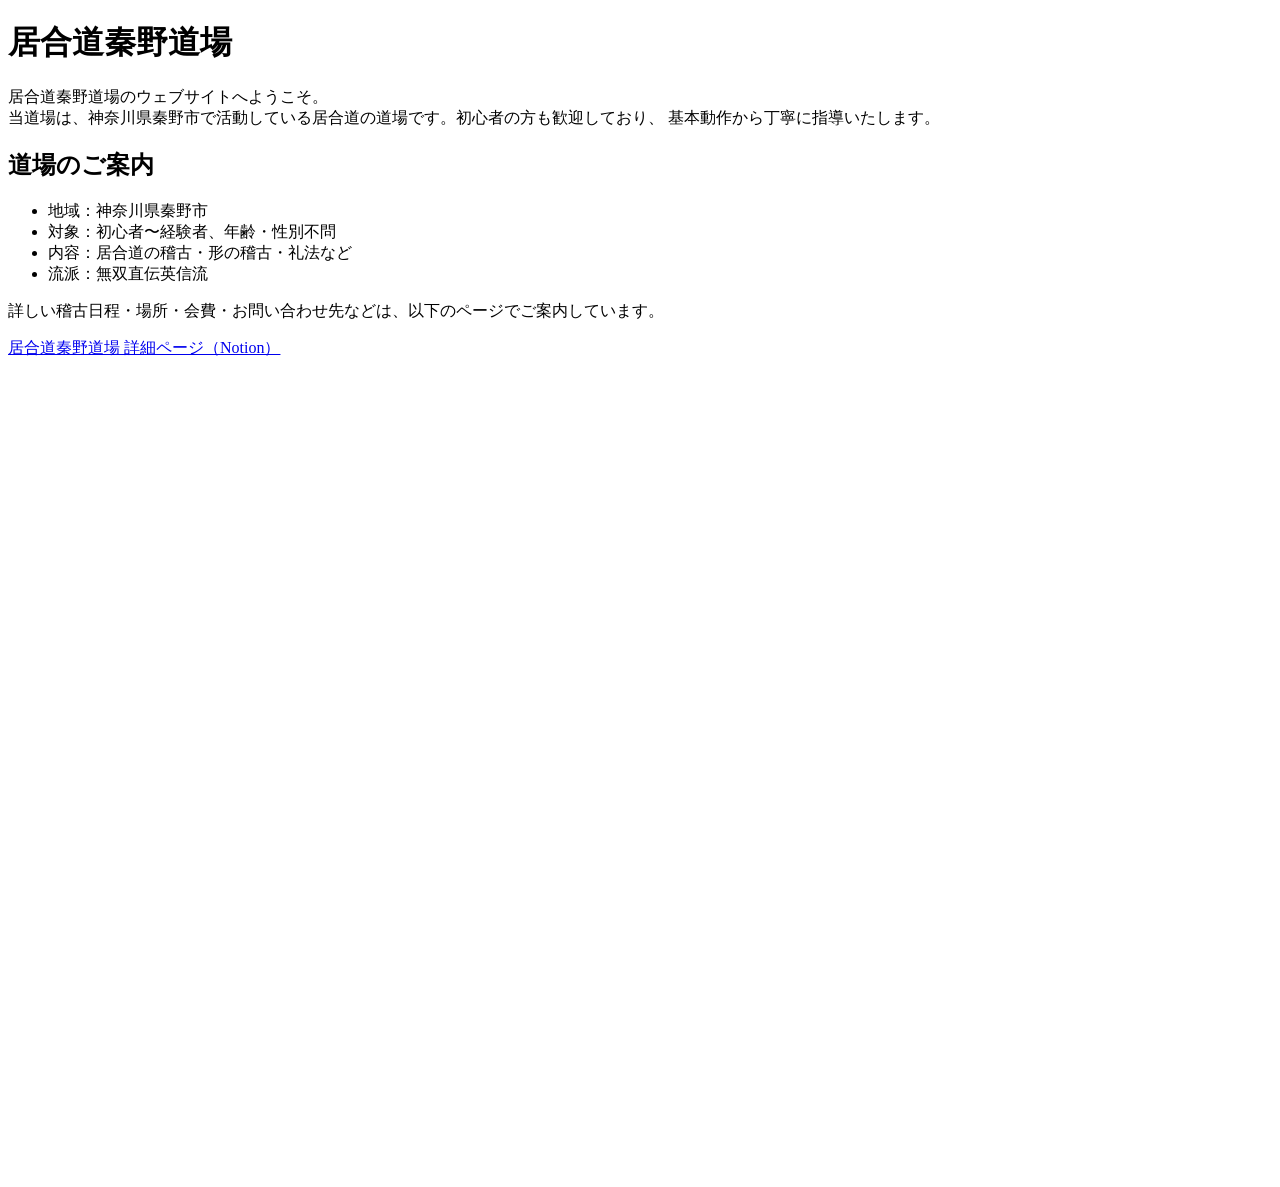
==== index.html @ 165c9522 "Fix iframe src attribute in index.html" ====
<!doctype html>
<html lang="ja">
<head>
  <meta charset="utf-8">
  <title>居合道秦野道場 無双直伝英信流</title>

  <!-- Google Search Console 用 -->
  <meta name="google-site-verification" content="AX5PNG7ONo9ZwIKDyQCz44TguDPBcX-Z47SqCfstVsg" />

  <!-- 検索結果に出る説明文 -->
  <meta name="description" content="居合道秦野道場は、神奈川県秦野市で活動する居合道の道場です。初心者から経験者まで、年齢や性別を問わず参加できます。稽古日程や場所、入会方法などの詳細は本ページからご覧いただけます。">

  <meta name="viewport" content="width=device-width, initial-scale=1">
  <meta property="og:title" content="居合道秦野道場">
</head>
<body>
  <h1>居合道秦野道場</h1>

  <p>
    居合道秦野道場のウェブサイトへようこそ。<br>
    当道場は、神奈川県秦野市で活動している居合道の道場です。初心者の方も歓迎しており、
    基本動作から丁寧に指導いたします。
  </p>

  <h2>道場のご案内</h2>
  <ul>
    <li>地域：神奈川県秦野市</li>
    <li>対象：初心者〜経験者、年齢・性別不問</li>
    <li>内容：居合道の稽古・形の稽古・礼法など</li>
    <li>流派：無双直伝英信流</li>
  </ul>

  <p>
    詳しい稽古日程・場所・会費・お問い合わせ先などは、以下のページでご案内しています。
  </p>

  <p>
    <a href="https://iaido-hadano.notion.site/" target="_blank" rel="noopener">
      居合道秦野道場 詳細ページ（Notion）
    </a>
  </p>

  <!-- Notion ページの埋め込み -->
  <iframe
    src="https://iaido-hadano.notion.site"
    width="100%"
    height="800"
    frameborder="0"
    allowfullscreen>
  </iframe>
</body>
</html>
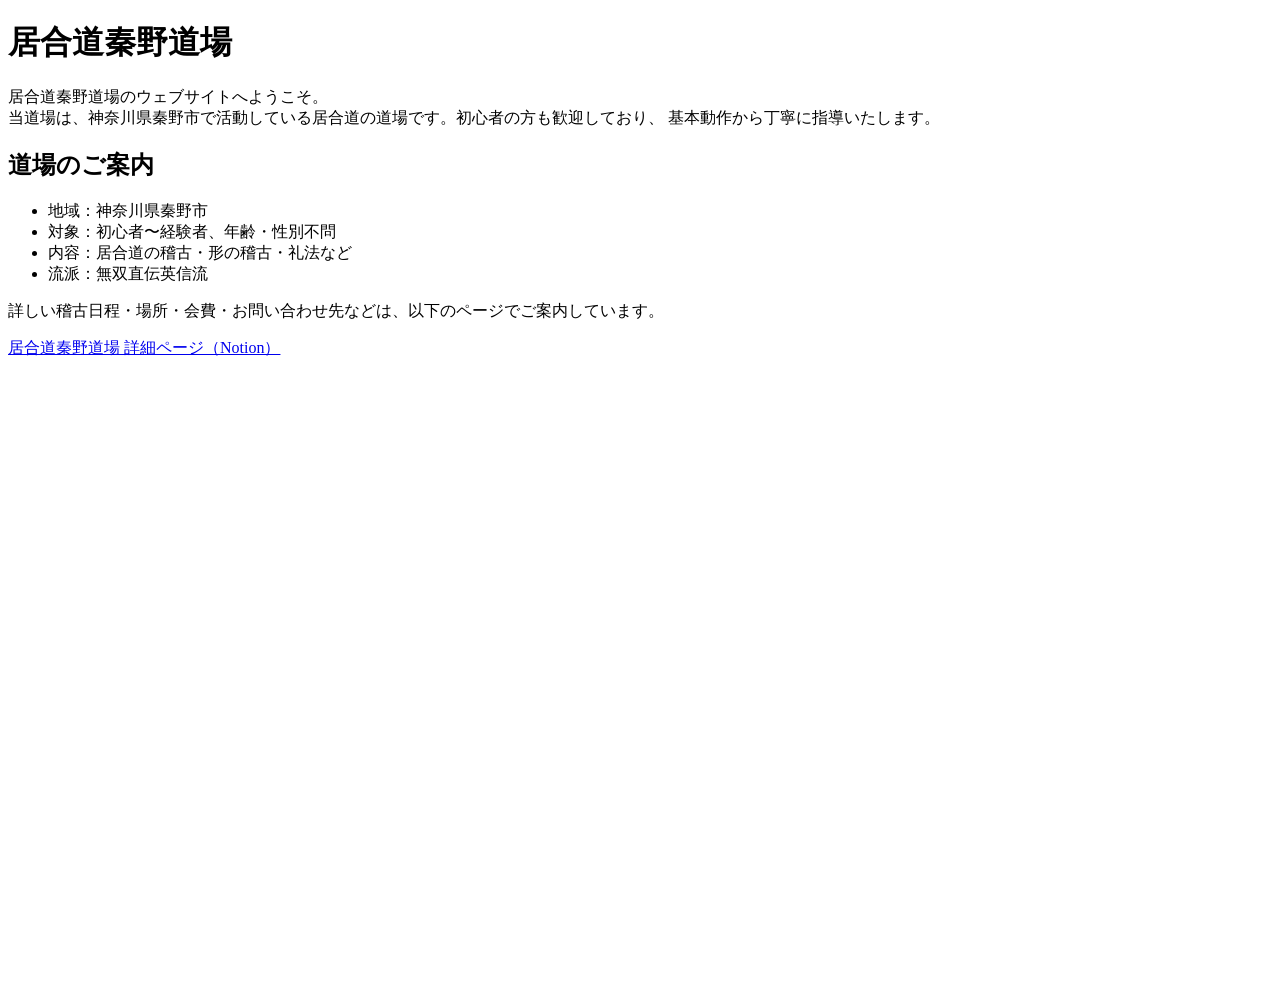
==== commit fd79941a: "Modify Notion iframe source and size Updated iframe source and dimensions for Notion embed." ====
--- a/index.html
+++ b/index.html
@@ -41,12 +41,6 @@
   </p>
 
   <!-- Notion ページの埋め込み -->
-  <iframe
-    src="https://iaido-hadano.notion.site"
-    width="100%"
-    height="800"
-    frameborder="0"
-    allowfullscreen>
-  </iframe>
+ <iframe src="https://iaido-hadano.notion.site/ebd/26de6eb5b11b80f68926f07691fa38f1" width="100%" height="600" frameborder="0" allowfullscreen />
 </body>
 </html>
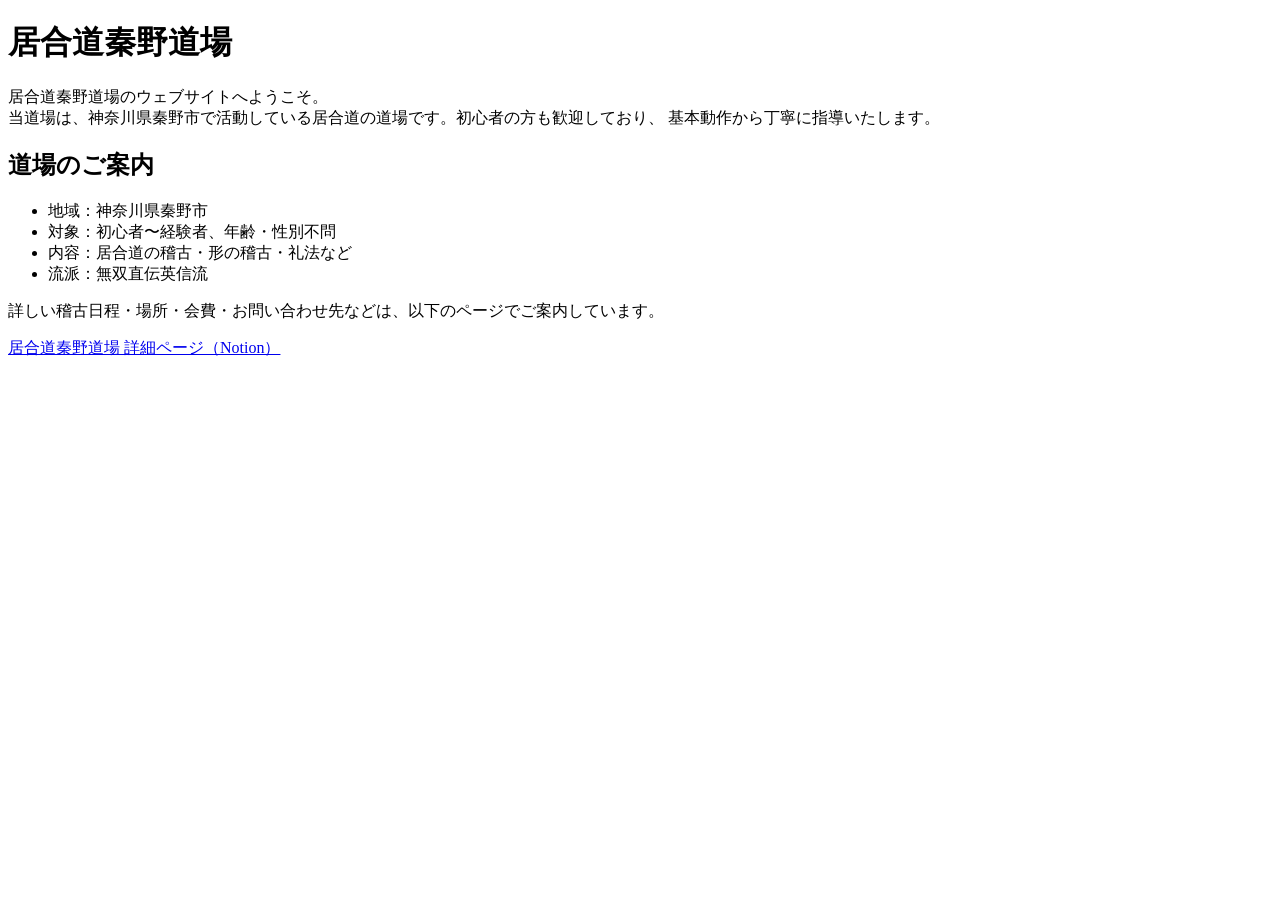
==== commit ab284a95: "Comment out Notion iframe in index.html Comment out the iframe embedding a Notion page." ====
--- a/index.html
+++ b/index.html
@@ -41,6 +41,6 @@
   </p>
 
   <!-- Notion ページの埋め込み -->
- <iframe src="https://iaido-hadano.notion.site/ebd/26de6eb5b11b80f68926f07691fa38f1" width="100%" height="600" frameborder="0" allowfullscreen />
+ <!-- <iframe src="https://iaido-hadano.notion.site/ebd/26de6eb5b11b80f68926f07691fa38f1" width="100%" height="600" frameborder="0" allowfullscreen /> -->
 </body>
 </html>
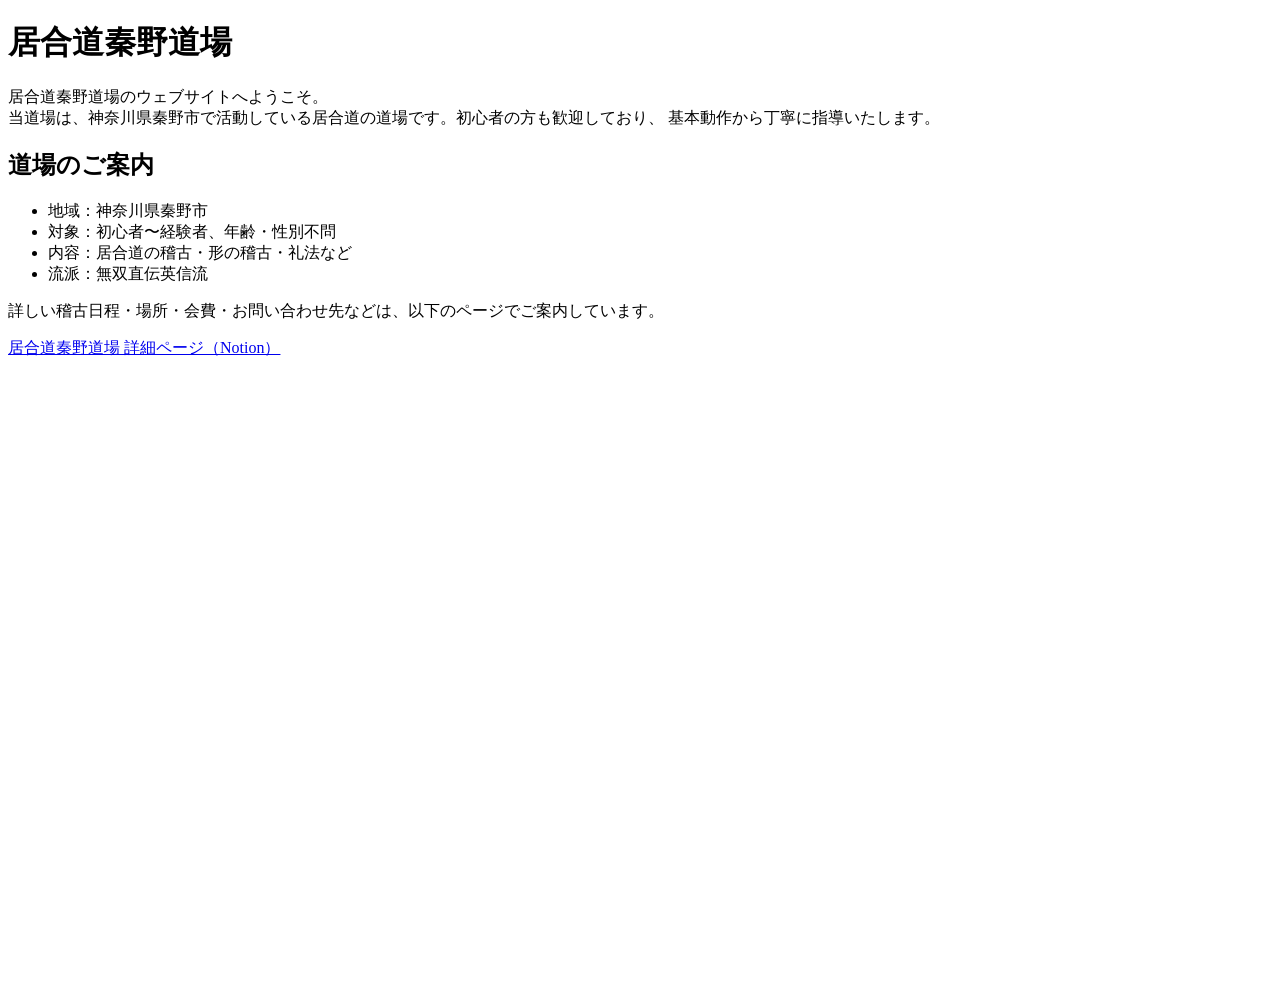
==== commit 12bf5a83: "Uncomment Notion embed iframe in index.html" ====
--- a/index.html
+++ b/index.html
@@ -41,6 +41,6 @@
   </p>
 
   <!-- Notion ページの埋め込み -->
- <!-- <iframe src="https://iaido-hadano.notion.site/ebd/26de6eb5b11b80f68926f07691fa38f1" width="100%" height="600" frameborder="0" allowfullscreen /> -->
+  <iframe src="https://iaido-hadano.notion.site//ebd/26de6eb5b11b80f68926f07691fa38f1" width="100%" height="600" frameborder="0" allowfullscreen /> 
 </body>
 </html>
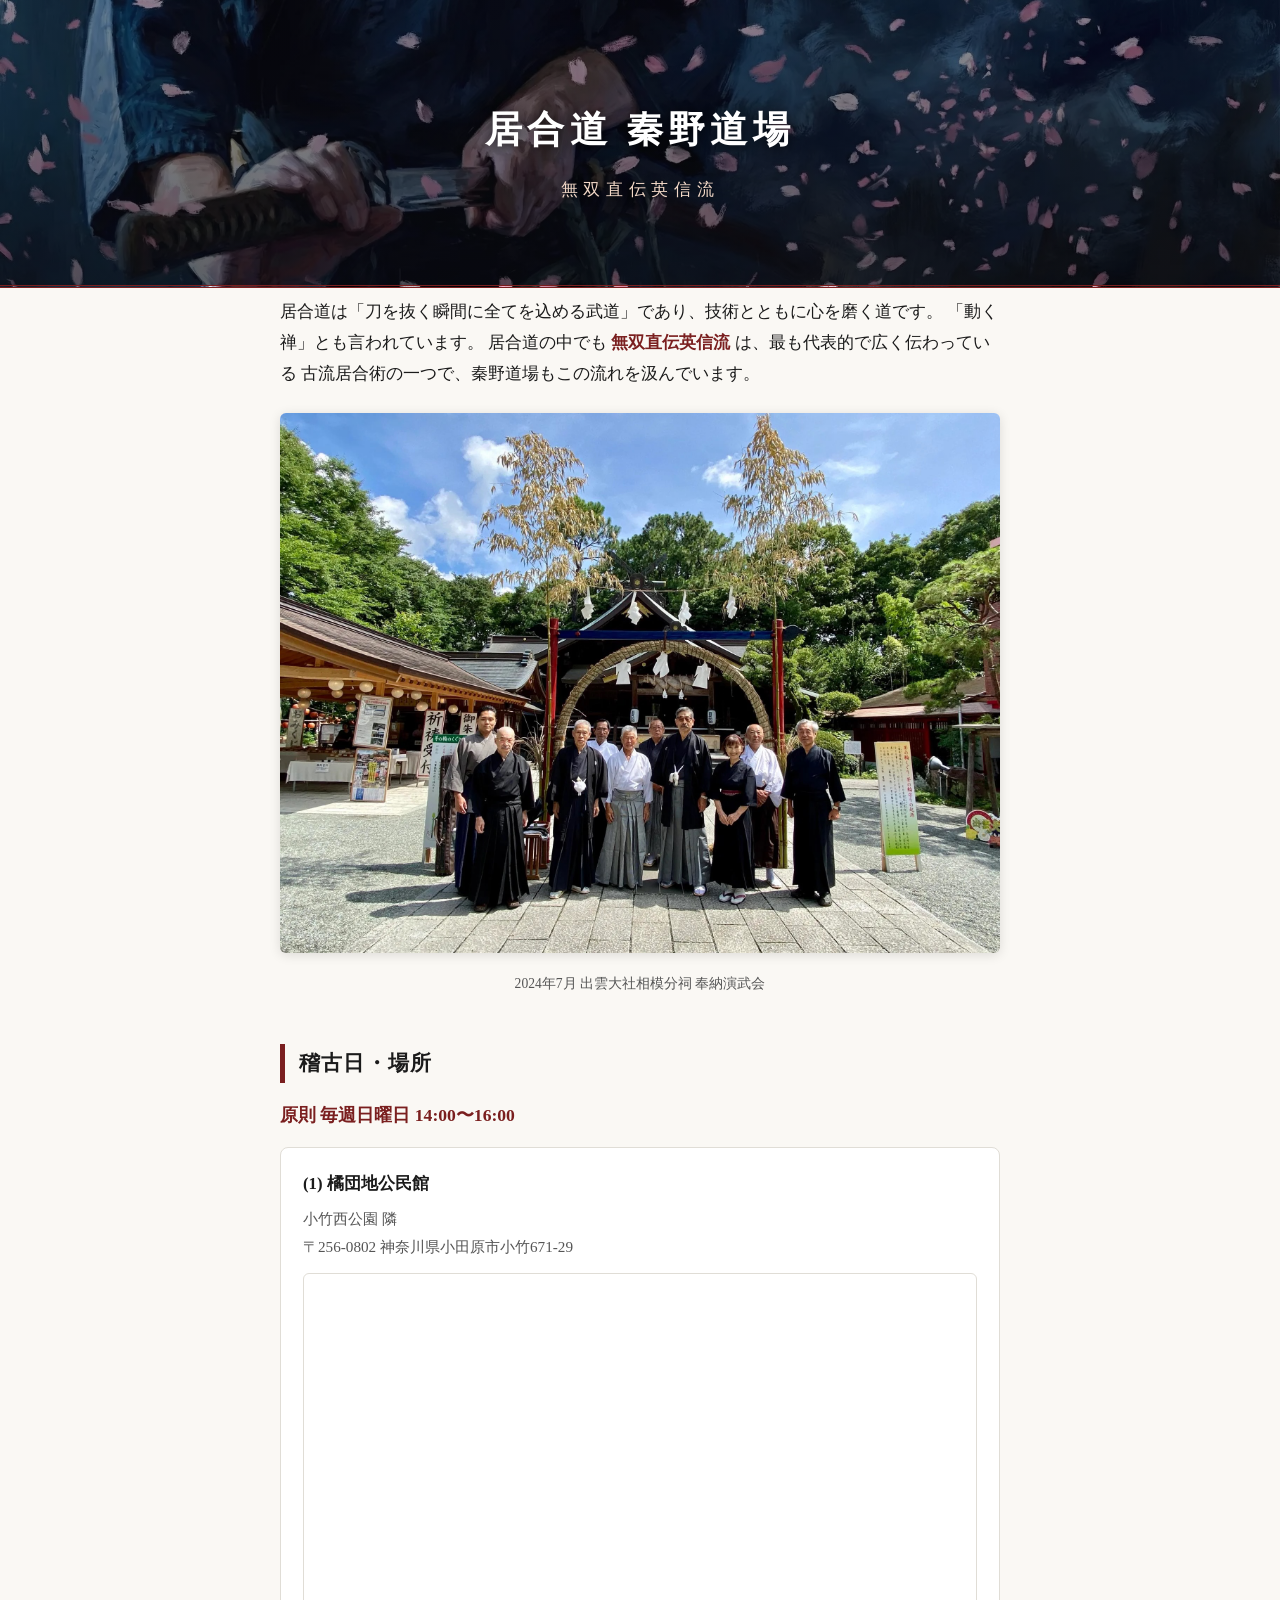
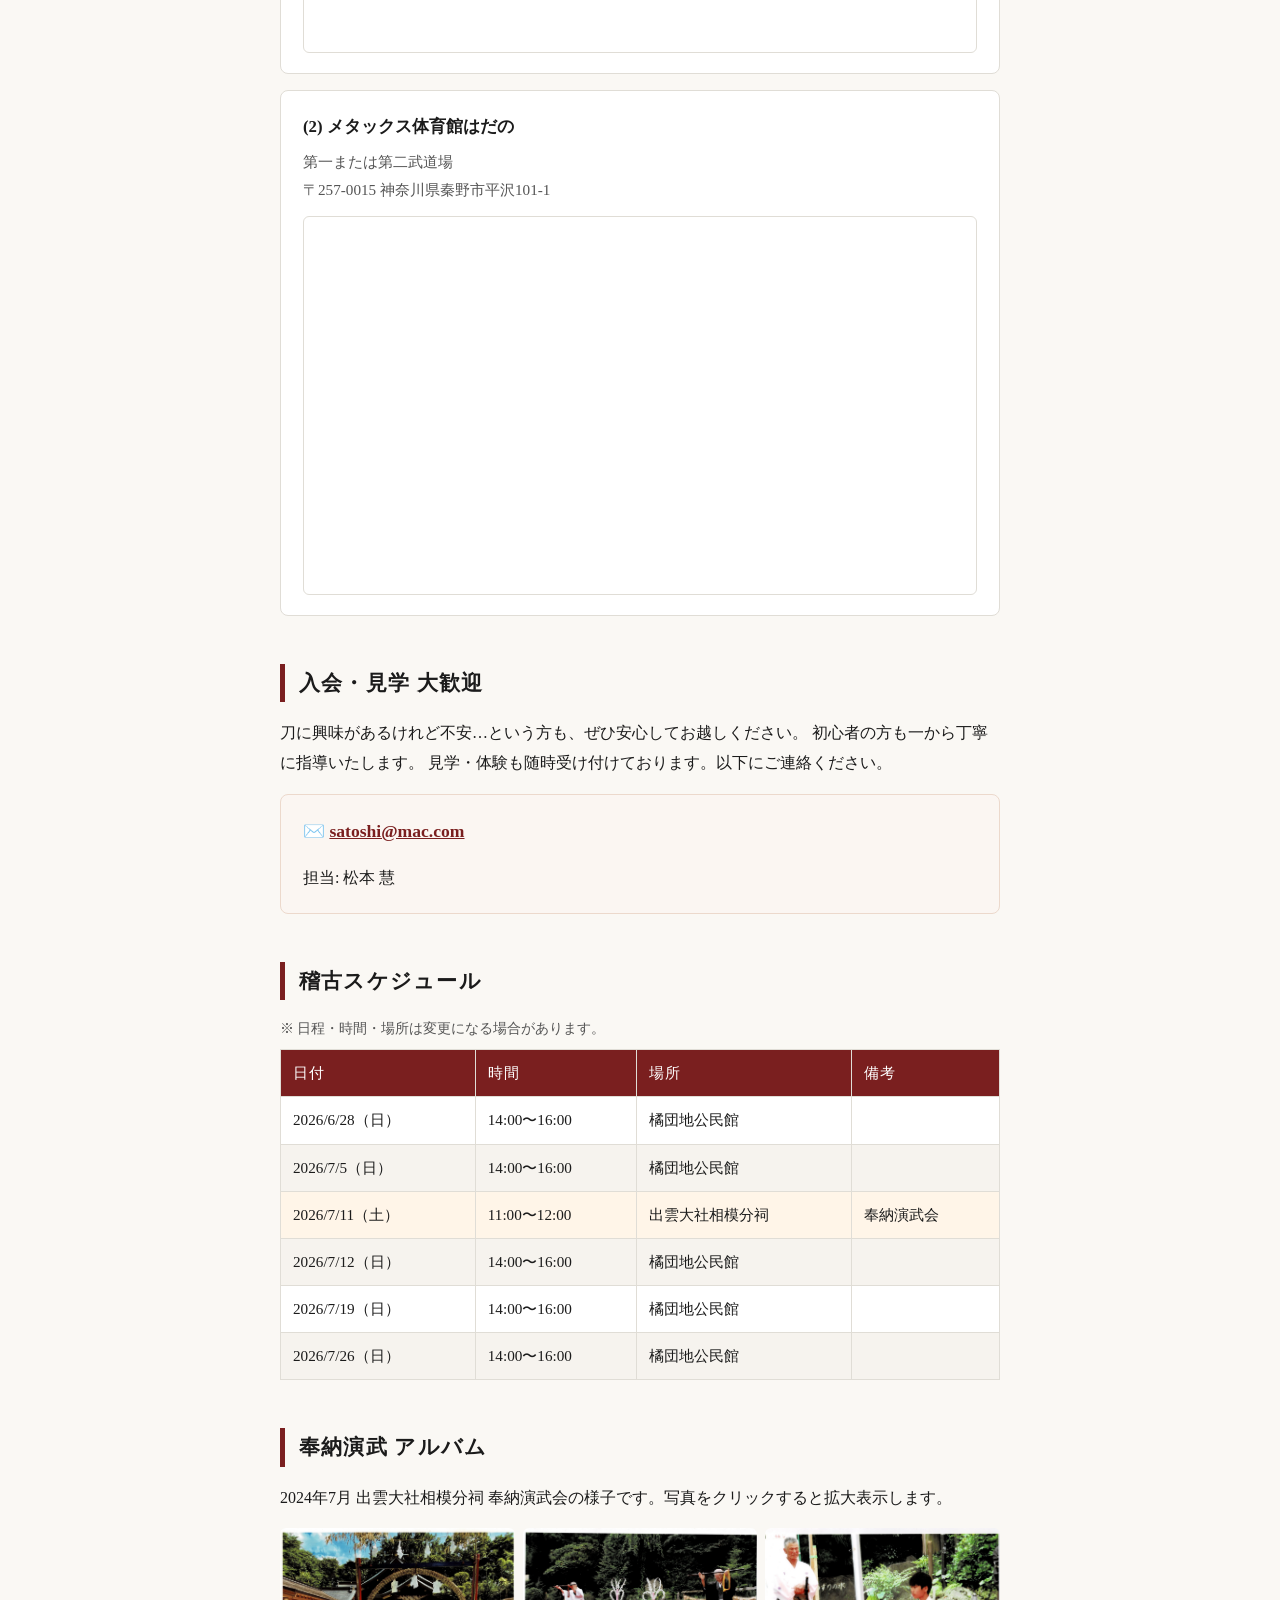
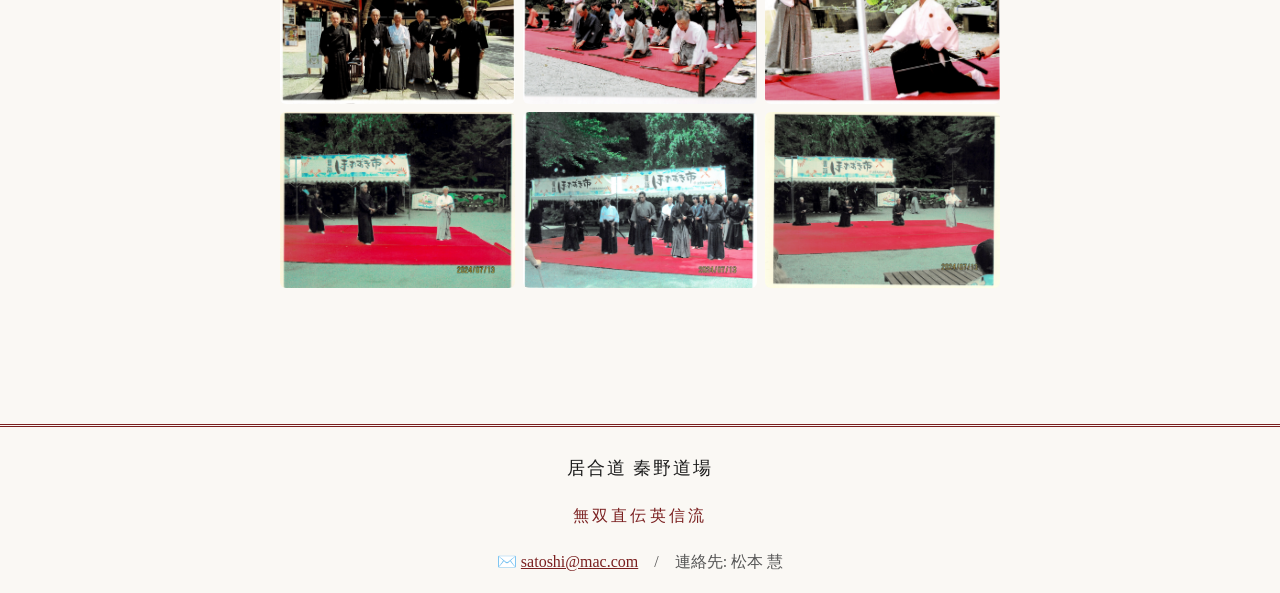
==== commit 29f667d0: "Notion埋め込みを廃止し、道場情報・写真・地図をHTMLに直接記載 - Notion埋め込みiframeを削除し、稽古日程/場所/連絡先/スケジュールを直接記述 - カバー画像のヒーロー、集合写真" ====
--- a/index.html
+++ b/index.html
@@ -2,45 +2,408 @@
 <html lang="ja">
 <head>
   <meta charset="utf-8">
-  <title>居合道秦野道場 無双直伝英信流</title>
+  <title>居合道 秦野道場 無双直伝英信流</title>
 
   <!-- Google Search Console 用 -->
   <meta name="google-site-verification" content="AX5PNG7ONo9ZwIKDyQCz44TguDPBcX-Z47SqCfstVsg" />
 
   <!-- 検索結果に出る説明文 -->
-  <meta name="description" content="居合道秦野道場は、神奈川県秦野市で活動する居合道の道場です。初心者から経験者まで、年齢や性別を問わず参加できます。稽古日程や場所、入会方法などの詳細は本ページからご覧いただけます。">
+  <meta name="description" content="居合道秦野道場は、神奈川県秦野市で活動する無双直伝英信流の居合道道場です。初心者から経験者まで、年齢や性別を問わず参加できます。稽古日程・場所・入会方法などをご案内しています。">
 
   <meta name="viewport" content="width=device-width, initial-scale=1">
-  <meta property="og:title" content="居合道秦野道場">
+  <meta property="og:title" content="居合道 秦野道場">
+  <meta property="og:description" content="神奈川県秦野市で活動する無双直伝英信流の居合道道場。見学・体験を随時受け付けています。">
+  <meta property="og:type" content="website">
+
+  <style>
+    :root {
+      --ink: #1b1b1b;
+      --sub: #555;
+      --accent: #7a1f1f;
+      --line: #e0ddd6;
+      --bg: #faf8f4;
+      --card: #ffffff;
+    }
+    * { box-sizing: border-box; }
+    body {
+      margin: 0;
+      font-family: "Hiragino Mincho ProN", "Yu Mincho", "YuMincho", serif;
+      color: var(--ink);
+      background: var(--bg);
+      line-height: 1.85;
+      -webkit-text-size-adjust: 100%;
+    }
+    .wrap {
+      max-width: 760px;
+      margin: 0 auto;
+      padding: 0 20px 64px;
+    }
+    header.hero {
+      position: relative;
+      text-align: center;
+      color: #fff;
+      padding: 96px 20px 80px;
+      background: #11131a url("images/cover-image.jpg") center 35% / cover no-repeat;
+      border-bottom: 3px double var(--accent);
+      margin-bottom: 8px;
+    }
+    header.hero::before {
+      content: "";
+      position: absolute;
+      inset: 0;
+      background: linear-gradient(rgba(10,12,20,0.45), rgba(10,12,20,0.65));
+    }
+    header.hero > * { position: relative; }
+    header.hero h1 {
+      font-size: 2.3rem;
+      margin: 0 0 10px;
+      letter-spacing: 0.14em;
+      text-shadow: 0 2px 12px rgba(0,0,0,0.6);
+    }
+    header.hero .ryuha {
+      color: #f3d9c8;
+      letter-spacing: 0.34em;
+      font-size: 1.05rem;
+      margin: 0;
+      text-shadow: 0 1px 8px rgba(0,0,0,0.6);
+    }
+    h2 {
+      font-size: 1.3rem;
+      margin: 48px 0 16px;
+      padding-left: 14px;
+      border-left: 5px solid var(--accent);
+      letter-spacing: 0.06em;
+    }
+    p { margin: 0 0 16px; }
+    a { color: var(--accent); }
+    .lead { font-size: 1.05rem; }
+    .lead strong { color: var(--accent); }
+
+    figure {
+      margin: 24px 0;
+      text-align: center;
+    }
+    figure img {
+      max-width: 100%;
+      height: auto;
+      border-radius: 6px;
+      box-shadow: 0 2px 12px rgba(0,0,0,0.12);
+    }
+    figcaption {
+      font-size: 0.85rem;
+      color: var(--sub);
+      margin-top: 8px;
+    }
+
+    .card {
+      background: var(--card);
+      border: 1px solid var(--line);
+      border-radius: 8px;
+      padding: 20px 22px;
+      margin: 16px 0;
+    }
+    .card h3 {
+      margin: 0 0 6px;
+      font-size: 1.05rem;
+    }
+    .addr {
+      color: var(--sub);
+      font-size: 0.95rem;
+      margin: 0 0 6px;
+    }
+    .practice-time {
+      font-size: 1.1rem;
+      font-weight: bold;
+      color: var(--accent);
+    }
+    .map-embed {
+      position: relative;
+      width: 100%;
+      aspect-ratio: 16 / 9;
+      margin-top: 12px;
+      border-radius: 6px;
+      overflow: hidden;
+      border: 1px solid var(--line);
+    }
+    .map-embed iframe {
+      position: absolute;
+      inset: 0;
+      width: 100%;
+      height: 100%;
+      border: 0;
+    }
+
+    .contact {
+      background: #fbf6f2;
+      border: 1px solid #ecd9cc;
+      border-radius: 8px;
+      padding: 20px 22px;
+    }
+    .contact .mail {
+      font-size: 1.1rem;
+      font-weight: bold;
+      word-break: break-all;
+    }
+
+    .table-scroll { overflow-x: auto; -webkit-overflow-scrolling: touch; }
+    table {
+      border-collapse: collapse;
+      width: 100%;
+      min-width: 460px;
+      font-size: 0.95rem;
+      background: var(--card);
+    }
+    caption {
+      caption-side: top;
+      text-align: left;
+      color: var(--sub);
+      font-size: 0.85rem;
+      padding-bottom: 8px;
+    }
+    th, td {
+      border: 1px solid var(--line);
+      padding: 9px 12px;
+      text-align: left;
+      vertical-align: middle;
+    }
+    thead th {
+      background: var(--accent);
+      color: #fff;
+      letter-spacing: 0.05em;
+      font-weight: normal;
+    }
+    tbody tr:nth-child(even) td { background: #f6f3ee; }
+    td.off { color: var(--sub); }
+    .event td { background: #fff5e8 !important; }
+
+    footer.site-foot {
+      margin-top: 56px;
+      padding-top: 24px;
+      border-top: 3px double var(--accent);
+      text-align: center;
+      color: var(--sub);
+    }
+    footer.site-foot .name {
+      font-size: 1.15rem;
+      color: var(--ink);
+      letter-spacing: 0.1em;
+    }
+    footer.site-foot .ryuha {
+      color: var(--accent);
+      letter-spacing: 0.2em;
+    }
+
+    /* 奉納演武アルバム */
+    .gallery {
+      display: grid;
+      grid-template-columns: repeat(3, 1fr);
+      gap: 8px;
+      margin: 16px 0;
+    }
+    .gallery button {
+      padding: 0;
+      border: none;
+      background: none;
+      cursor: pointer;
+      aspect-ratio: 4 / 3;
+      overflow: hidden;
+      border-radius: 6px;
+    }
+    .gallery img {
+      width: 100%;
+      height: 100%;
+      object-fit: cover;
+      display: block;
+      transition: transform 0.25s ease;
+    }
+    .gallery button:hover img,
+    .gallery button:focus-visible img { transform: scale(1.06); }
+
+    /* ライトボックス（拡大表示） */
+    .lightbox {
+      position: fixed;
+      inset: 0;
+      background: rgba(0,0,0,0.9);
+      display: none;
+      align-items: center;
+      justify-content: center;
+      z-index: 1000;
+      padding: 24px;
+    }
+    .lightbox.open { display: flex; }
+    .lightbox img {
+      max-width: 100%;
+      max-height: 90vh;
+      border-radius: 4px;
+      box-shadow: 0 6px 30px rgba(0,0,0,0.5);
+    }
+    .lightbox .lb-close {
+      position: absolute;
+      top: 16px;
+      right: 20px;
+      font-size: 2.2rem;
+      line-height: 1;
+      color: #fff;
+      background: none;
+      border: none;
+      cursor: pointer;
+    }
+    .lightbox .lb-nav {
+      position: absolute;
+      top: 50%;
+      transform: translateY(-50%);
+      font-size: 2.6rem;
+      color: #fff;
+      background: rgba(0,0,0,0.3);
+      border: none;
+      cursor: pointer;
+      padding: 8px 18px;
+      border-radius: 8px;
+    }
+    .lightbox .lb-prev { left: 12px; }
+    .lightbox .lb-next { right: 12px; }
+
+    @media (max-width: 480px) {
+      header.hero { padding: 64px 16px 52px; }
+      header.hero h1 { font-size: 1.75rem; }
+      h2 { font-size: 1.15rem; }
+      .gallery { grid-template-columns: repeat(2, 1fr); }
+    }
+  </style>
 </head>
 <body>
-  <h1>居合道秦野道場</h1>
-
-  <p>
-    居合道秦野道場のウェブサイトへようこそ。<br>
-    当道場は、神奈川県秦野市で活動している居合道の道場です。初心者の方も歓迎しており、
-    基本動作から丁寧に指導いたします。
-  </p>
-
-  <h2>道場のご案内</h2>
-  <ul>
-    <li>地域：神奈川県秦野市</li>
-    <li>対象：初心者〜経験者、年齢・性別不問</li>
-    <li>内容：居合道の稽古・形の稽古・礼法など</li>
-    <li>流派：無双直伝英信流</li>
-  </ul>
-
-  <p>
-    詳しい稽古日程・場所・会費・お問い合わせ先などは、以下のページでご案内しています。
-  </p>
-
-  <p>
-    <a href="https://iaido-hadano.notion.site/" target="_blank" rel="noopener">
-      居合道秦野道場 詳細ページ（Notion）
-    </a>
-  </p>
-
-  <!-- Notion ページの埋め込み -->
-  <iframe src="https://iaido-hadano.notion.site//ebd/26de6eb5b11b80f68926f07691fa38f1" width="100%" height="600" frameborder="0" allowfullscreen /> 
+
+  <header class="hero">
+    <h1>居合道 秦野道場</h1>
+    <p class="ryuha">無双直伝英信流</p>
+  </header>
+
+  <div class="wrap">
+
+    <p class="lead">
+      居合道は「刀を抜く瞬間に全てを込める武道」であり、技術とともに心を磨く道です。
+      「動く禅」とも言われています。
+      居合道の中でも <strong>無双直伝英信流</strong> は、最も代表的で広く伝わっている
+      古流居合術の一つで、秦野道場もこの流れを汲んでいます。
+    </p>
+
+    <figure>
+      <img src="images/group-picture.jpg" alt="2024年7月 出雲大社相模分祠 奉納演武会 集合写真" loading="lazy">
+      <figcaption>2024年7月 出雲大社相模分祠 奉納演武会</figcaption>
+    </figure>
+
+    <h2>稽古日・場所</h2>
+    <p class="practice-time">原則 毎週日曜日 14:00〜16:00</p>    
+    <div class="card">
+      <h3>(1) 橘団地公民館</h3>
+      <p class="addr">小竹西公園 隣<br>
+        〒256-0802 神奈川県小田原市小竹671-29</p>
+      <div class="map-embed">
+        <iframe src="https://maps.google.com/maps?q=35.3094315,139.2315710&z=17&hl=ja&output=embed" loading="lazy" referrerpolicy="no-referrer-when-downgrade" title="橘団地公民館（小竹西公園 隣）の地図"></iframe>
+      </div>
+    </div>
+<div class="card">
+      <h3>(2) メタックス体育館はだの</h3>
+      <p class="addr">第一または第二武道場<br>
+        〒257-0015 神奈川県秦野市平沢101-1</p>
+      <div class="map-embed">
+        <iframe src="https://maps.google.com/maps?q=35.379796,139.199778&z=16&hl=ja&output=embed" loading="lazy" referrerpolicy="no-referrer-when-downgrade" title="メタックス体育館はだのの地図"></iframe>
+      </div>
+    </div>
+
+    <h2>入会・見学 大歓迎</h2>
+    <p>
+      刀に興味があるけれど不安…という方も、ぜひ安心してお越しください。
+      初心者の方も一から丁寧に指導いたします。
+      見学・体験も随時受け付けております。以下にご連絡ください。
+    </p>
+    <div class="contact">
+      <p class="mail">✉️ <a href="mailto:satoshi@mac.com">satoshi@mac.com</a></p>
+      <p style="margin:0;">担当: 松本 慧</p>
+    </div>
+
+    <h2>稽古スケジュール</h2>
+    <div class="table-scroll">
+      <table>
+        <caption>※ 日程・時間・場所は変更になる場合があります。</caption>
+        <thead>
+          <tr>
+            <th>日付</th>
+            <th>時間</th>
+            <th>場所</th>
+            <th>備考</th>
+          </tr>
+        </thead>
+        <tbody>
+              <tr><td>2026/6/28（日）</td><td>14:00〜16:00</td><td>橘団地公民館</td><td></td></tr>
+           <tr><td>2026/7/5（日）</td><td>14:00〜16:00</td><td>橘団地公民館</td><td></td></tr>
+      <tr class="event"><td>2026/7/11（土）</td><td>11:00〜12:00</td><td>出雲大社相模分祠</td><td>奉納演武会</td></tr>
+             <tr><td>2026/7/12（日）</td><td>14:00〜16:00</td><td>橘団地公民館</td><td></td></tr>
+            <tr><td>2026/7/19（日）</td><td>14:00〜16:00</td><td>橘団地公民館</td><td></td></tr>
+            <tr><td>2026/7/26（日）</td><td>14:00〜16:00</td><td>橘団地公民館</td><td></td></tr>
+      </tbody>
+      </table>
+    </div>
+
+    <h2>奉納演武 アルバム</h2>
+    <p>2024年7月 出雲大社相模分祠 奉納演武会の様子です。写真をクリックすると拡大表示します。</p>
+
+    <div class="gallery" id="gallery">
+      <button type="button"><img src="images/enbu-2024-07/01.jpg" alt="奉納演武 写真1" loading="lazy"></button>
+      <button type="button"><img src="images/enbu-2024-07/02.jpg" alt="奉納演武 写真2" loading="lazy"></button>
+      <button type="button"><img src="images/enbu-2024-07/03.jpg" alt="奉納演武 写真3" loading="lazy"></button>
+      <button type="button"><img src="images/enbu-2024-07/04.jpg" alt="奉納演武 写真4" loading="lazy"></button>
+      <button type="button"><img src="images/enbu-2024-07/05.jpg" alt="奉納演武 写真5" loading="lazy"></button>
+      <button type="button"><img src="images/enbu-2024-07/06.jpg" alt="奉納演武 写真6" loading="lazy"></button>
+    </div>
+
+  </div>
+
+  <footer class="site-foot">
+    <p class="name">居合道 秦野道場</p>
+    <p class="ryuha">無双直伝英信流</p>
+    <p>✉️ <a href="mailto:satoshi@mac.com">satoshi@mac.com</a>　/　連絡先: 松本 慧</p>
+  </footer>
+
+  <!-- ライトボックス -->
+  <div class="lightbox" id="lightbox" role="dialog" aria-modal="true" aria-label="写真の拡大表示">
+    <button type="button" class="lb-close" aria-label="閉じる">&times;</button>
+    <button type="button" class="lb-nav lb-prev" aria-label="前の写真">&#8249;</button>
+    <img id="lb-img" src="" alt="">
+    <button type="button" class="lb-nav lb-next" aria-label="次の写真">&#8250;</button>
+  </div>
+
+  <script>
+    (function () {
+      var gallery = document.getElementById('gallery');
+      var lightbox = document.getElementById('lightbox');
+      var lbImg = document.getElementById('lb-img');
+      var imgs = Array.prototype.slice.call(gallery.querySelectorAll('img'));
+      var current = 0;
+
+      function show(i) {
+        current = (i + imgs.length) % imgs.length;
+        lbImg.src = imgs[current].src;
+        lbImg.alt = imgs[current].alt;
+      }
+      function open(i) { show(i); lightbox.classList.add('open'); }
+      function close() { lightbox.classList.remove('open'); }
+
+      gallery.querySelectorAll('button').forEach(function (btn, i) {
+        btn.addEventListener('click', function () { open(i); });
+      });
+      lightbox.querySelector('.lb-close').addEventListener('click', close);
+      lightbox.querySelector('.lb-prev').addEventListener('click', function (e) { e.stopPropagation(); show(current - 1); });
+      lightbox.querySelector('.lb-next').addEventListener('click', function (e) { e.stopPropagation(); show(current + 1); });
+      lightbox.addEventListener('click', function (e) { if (e.target === lightbox) close(); });
+      document.addEventListener('keydown', function (e) {
+        if (!lightbox.classList.contains('open')) return;
+        if (e.key === 'Escape') close();
+        else if (e.key === 'ArrowLeft') show(current - 1);
+        else if (e.key === 'ArrowRight') show(current + 1);
+      });
+    })();
+  </script>
+
 </body>
 </html>
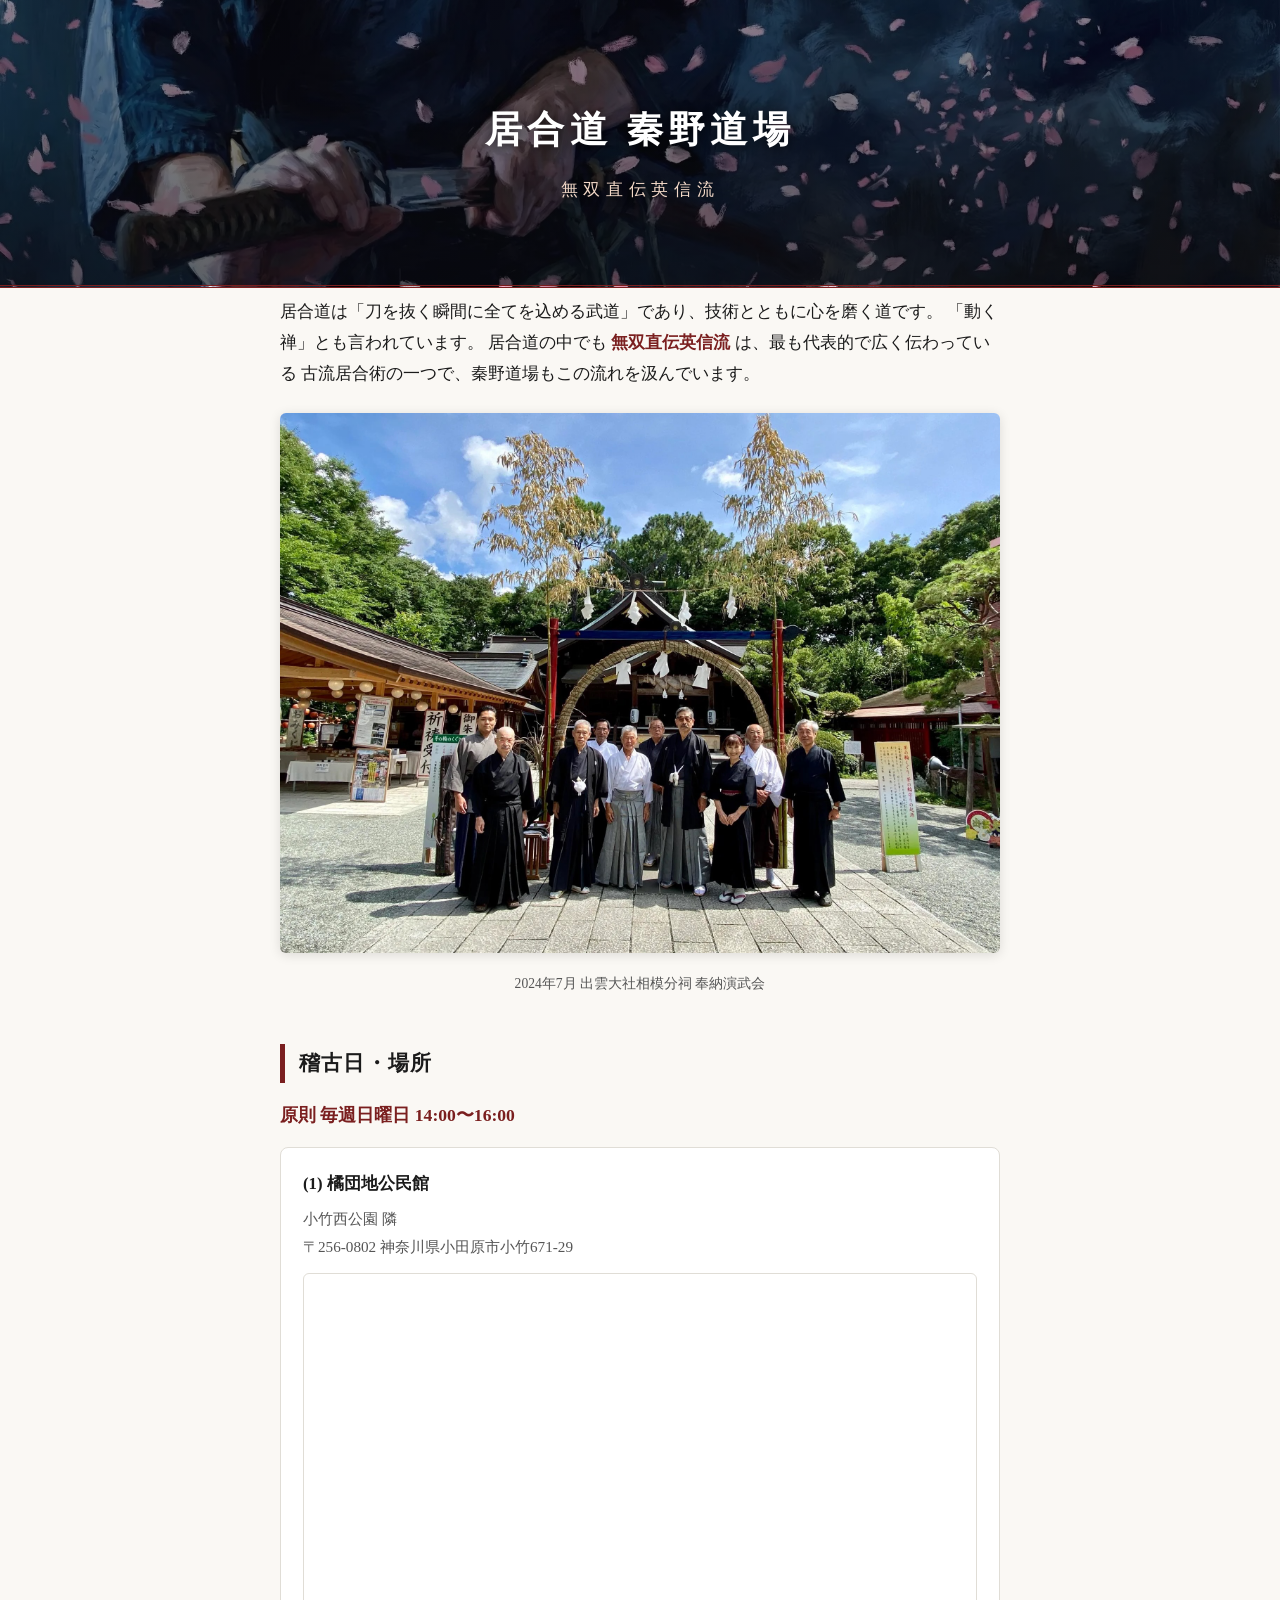
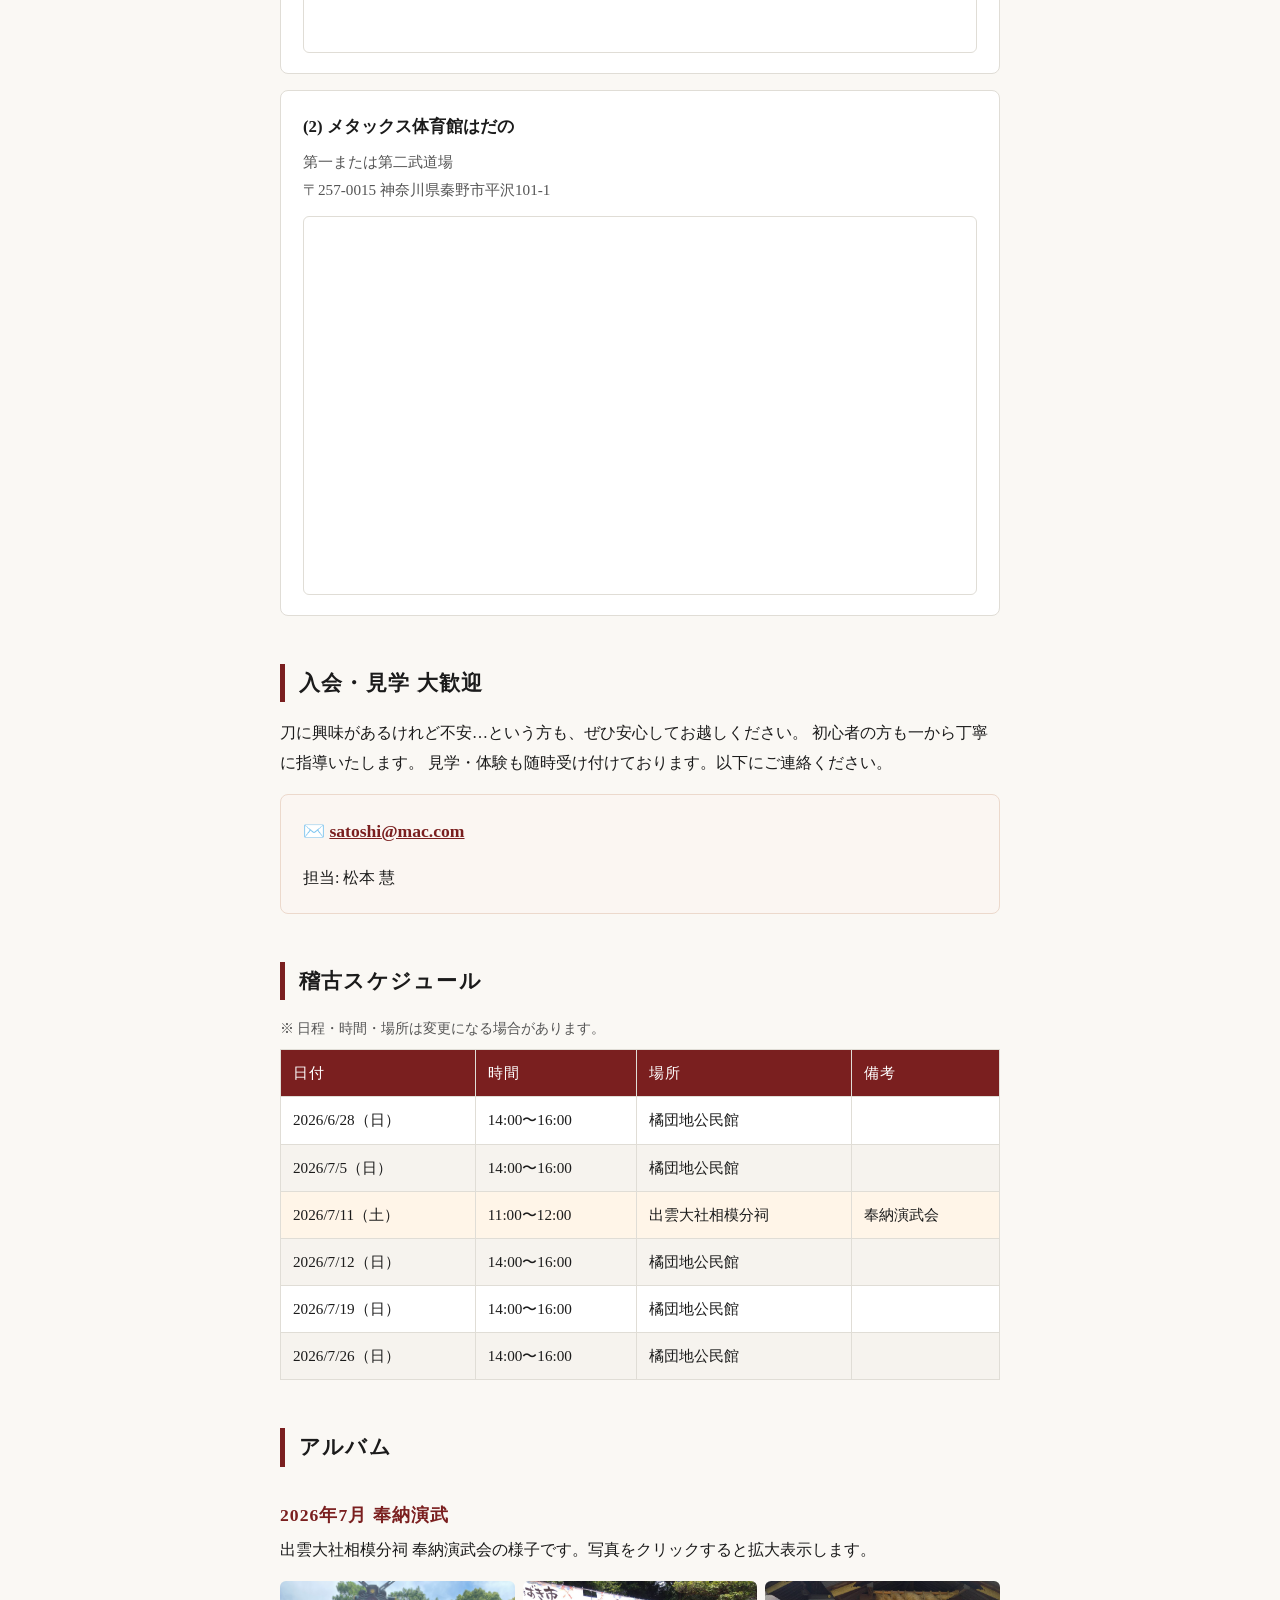
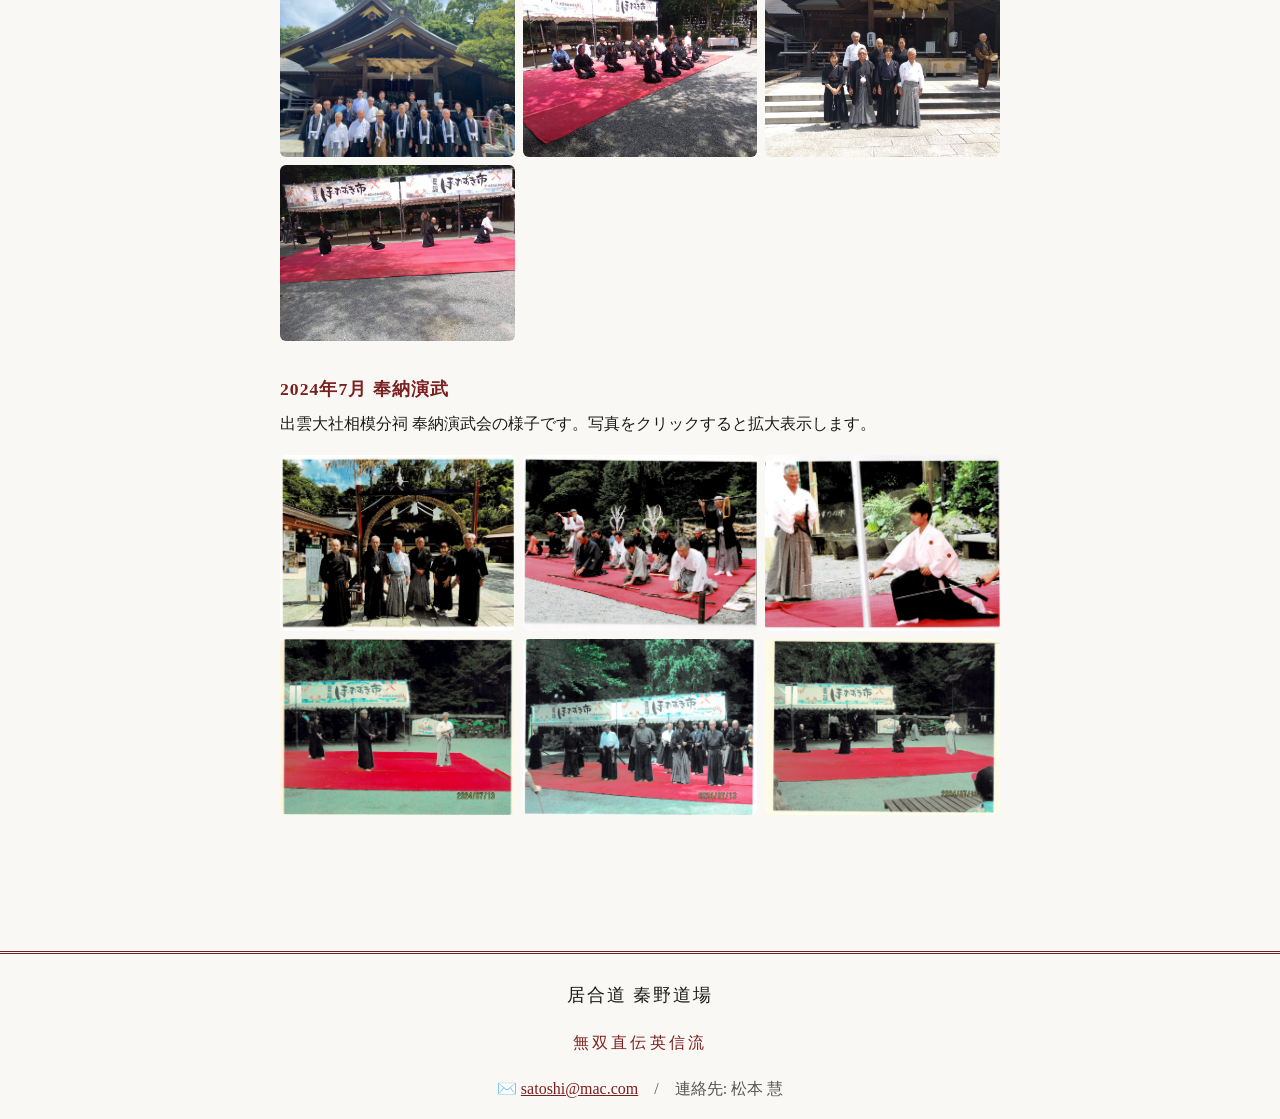
==== commit 209bab72: "アルバムを年度別サブアルバム化し2026年7月奉納演武を追加 🤖 Generated with [Claude Code](https://claude.com/claude-code)  Co-Au" ====
--- a/index.html
+++ b/index.html
@@ -193,7 +193,13 @@
       letter-spacing: 0.2em;
     }
 
-    /* 奉納演武アルバム */
+    /* アルバム */
+    h3.album-title {
+      font-size: 1.1rem;
+      margin: 32px 0 4px;
+      color: var(--accent);
+      letter-spacing: 0.06em;
+    }
     .gallery {
       display: grid;
       grid-template-columns: repeat(3, 1fr);
@@ -345,16 +351,26 @@
       </table>
     </div>
 
-    <h2>奉納演武 アルバム</h2>
-    <p>2024年7月 出雲大社相模分祠 奉納演武会の様子です。写真をクリックすると拡大表示します。</p>
-
-    <div class="gallery" id="gallery">
-      <button type="button"><img src="images/enbu-2024-07/01.jpg" alt="奉納演武 写真1" loading="lazy"></button>
-      <button type="button"><img src="images/enbu-2024-07/02.jpg" alt="奉納演武 写真2" loading="lazy"></button>
-      <button type="button"><img src="images/enbu-2024-07/03.jpg" alt="奉納演武 写真3" loading="lazy"></button>
-      <button type="button"><img src="images/enbu-2024-07/04.jpg" alt="奉納演武 写真4" loading="lazy"></button>
-      <button type="button"><img src="images/enbu-2024-07/05.jpg" alt="奉納演武 写真5" loading="lazy"></button>
-      <button type="button"><img src="images/enbu-2024-07/06.jpg" alt="奉納演武 写真6" loading="lazy"></button>
+    <h2>アルバム</h2>
+
+    <h3 class="album-title">2026年7月 奉納演武</h3>
+    <p>出雲大社相模分祠 奉納演武会の様子です。写真をクリックすると拡大表示します。</p>
+    <div class="gallery">
+      <button type="button"><img src="images/enbu-2026-07/01.jpg" alt="2026年 出雲大社 集合写真" loading="lazy"></button>
+      <button type="button"><img src="images/enbu-2026-07/02.jpg" alt="茅ヶ崎・裾野・秦野 合同" loading="lazy"></button>
+      <button type="button"><img src="images/enbu-2026-07/03.jpg" alt="秦野メンバー 集合写真" loading="lazy"></button>
+      <button type="button"><img src="images/enbu-2026-07/04.jpg" alt="秦野メンバー 演武" loading="lazy"></button>
+    </div>
+
+    <h3 class="album-title">2024年7月 奉納演武</h3>
+    <p>出雲大社相模分祠 奉納演武会の様子です。写真をクリックすると拡大表示します。</p>
+    <div class="gallery">
+      <button type="button"><img src="images/enbu-2024-07/01.jpg" alt="2024年7月 奉納演武 写真1" loading="lazy"></button>
+      <button type="button"><img src="images/enbu-2024-07/02.jpg" alt="2024年7月 奉納演武 写真2" loading="lazy"></button>
+      <button type="button"><img src="images/enbu-2024-07/03.jpg" alt="2024年7月 奉納演武 写真3" loading="lazy"></button>
+      <button type="button"><img src="images/enbu-2024-07/04.jpg" alt="2024年7月 奉納演武 写真4" loading="lazy"></button>
+      <button type="button"><img src="images/enbu-2024-07/05.jpg" alt="2024年7月 奉納演武 写真5" loading="lazy"></button>
+      <button type="button"><img src="images/enbu-2024-07/06.jpg" alt="2024年7月 奉納演武 写真6" loading="lazy"></button>
     </div>
 
   </div>
@@ -375,22 +391,29 @@
 
   <script>
     (function () {
-      var gallery = document.getElementById('gallery');
       var lightbox = document.getElementById('lightbox');
       var lbImg = document.getElementById('lb-img');
-      var imgs = Array.prototype.slice.call(gallery.querySelectorAll('img'));
+      var imgs = [];   // 現在開いているアルバムの画像
       var current = 0;
 
       function show(i) {
+        if (!imgs.length) return;
         current = (i + imgs.length) % imgs.length;
         lbImg.src = imgs[current].src;
         lbImg.alt = imgs[current].alt;
       }
-      function open(i) { show(i); lightbox.classList.add('open'); }
+      function open(albumImgs, i) {
+        imgs = albumImgs;
+        show(i);
+        lightbox.classList.add('open');
+      }
       function close() { lightbox.classList.remove('open'); }
 
-      gallery.querySelectorAll('button').forEach(function (btn, i) {
-        btn.addEventListener('click', function () { open(i); });
+      document.querySelectorAll('.gallery').forEach(function (gallery) {
+        var albumImgs = Array.prototype.slice.call(gallery.querySelectorAll('img'));
+        gallery.querySelectorAll('button').forEach(function (btn, i) {
+          btn.addEventListener('click', function () { open(albumImgs, i); });
+        });
       });
       lightbox.querySelector('.lb-close').addEventListener('click', close);
       lightbox.querySelector('.lb-prev').addEventListener('click', function (e) { e.stopPropagation(); show(current - 1); });
